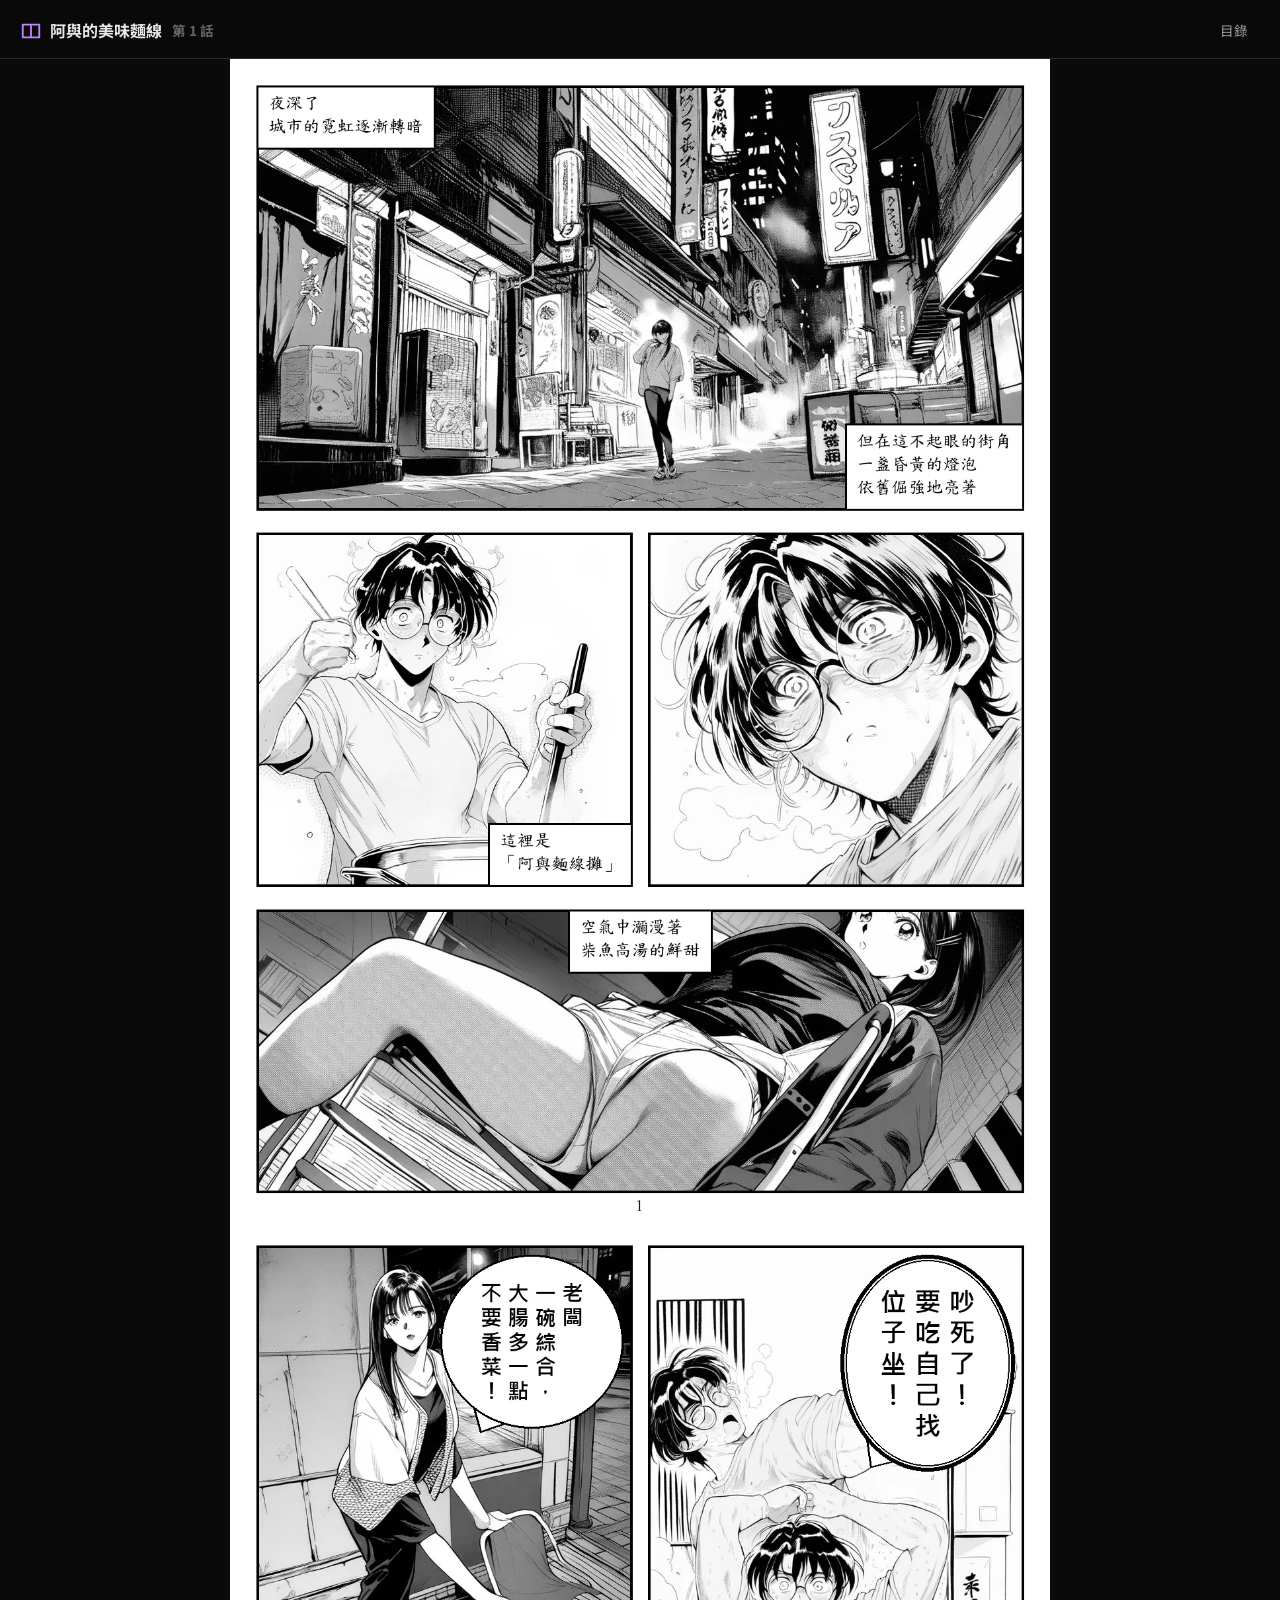
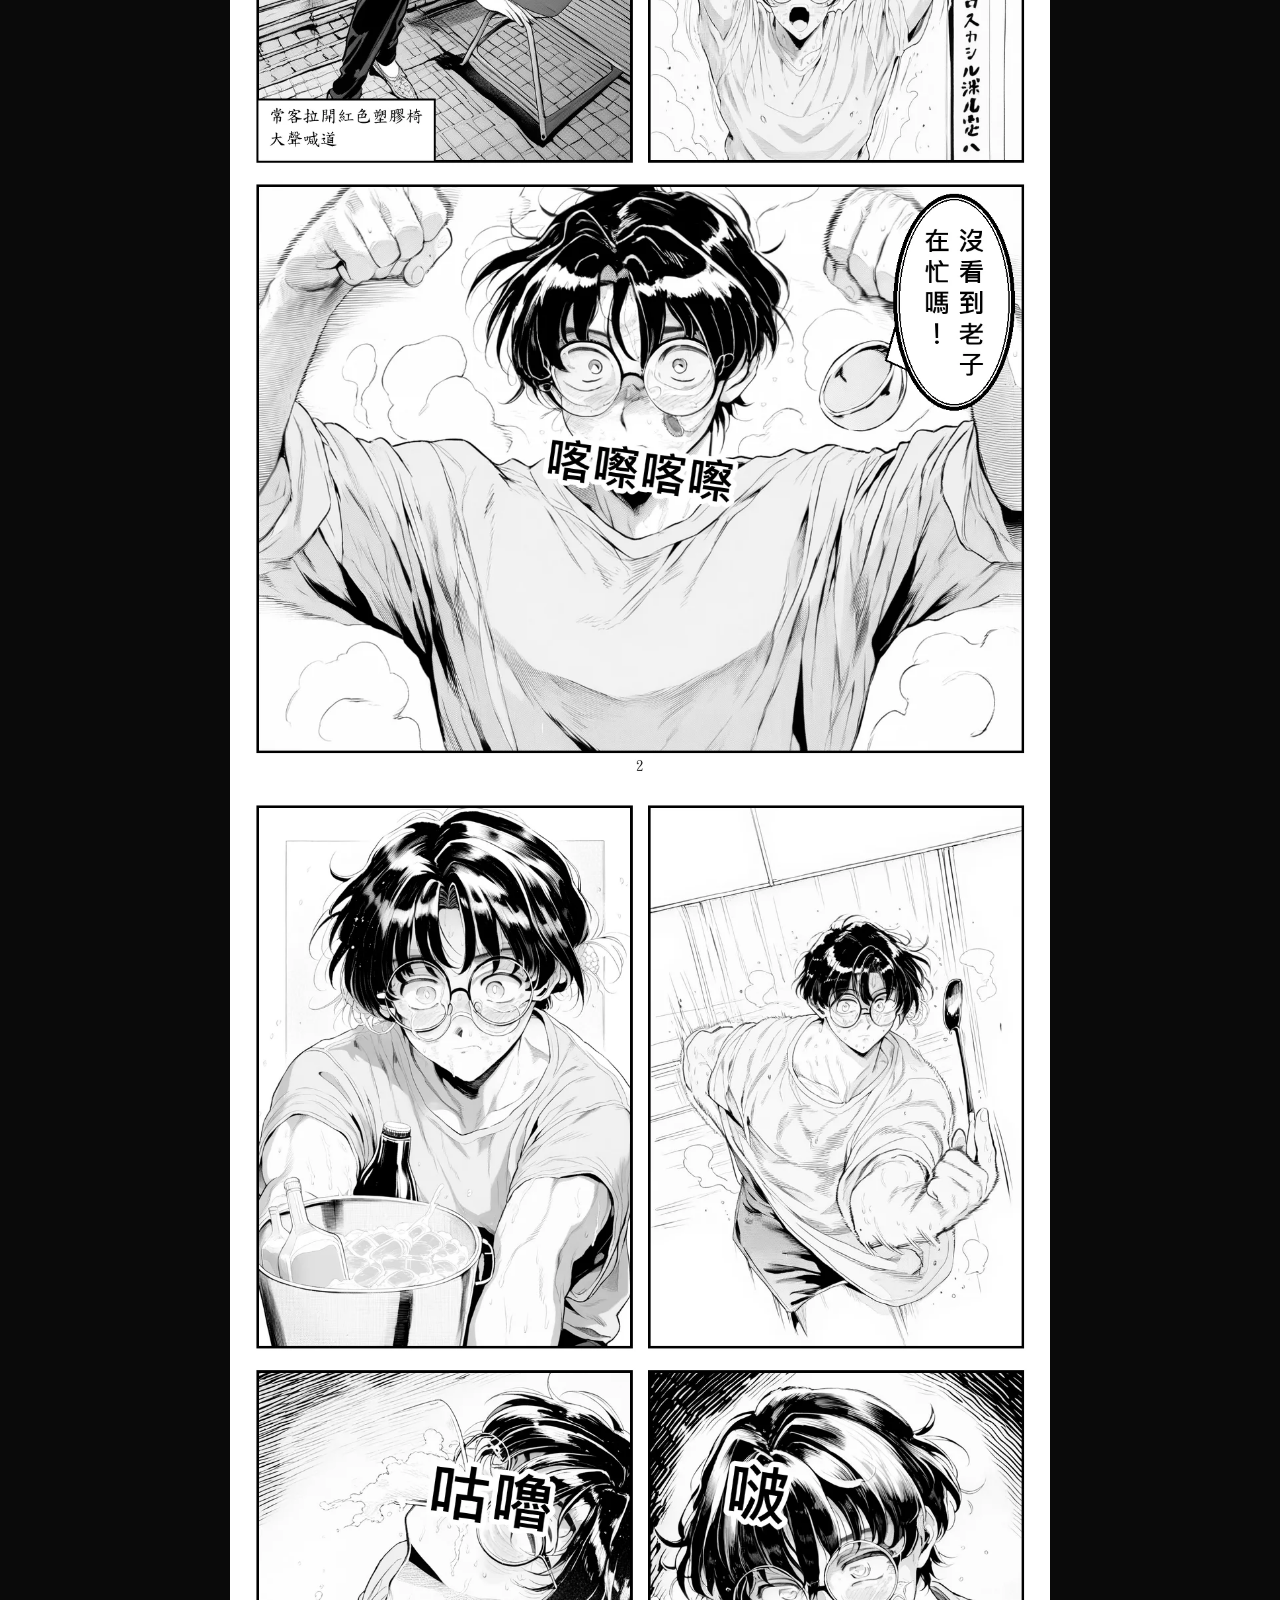
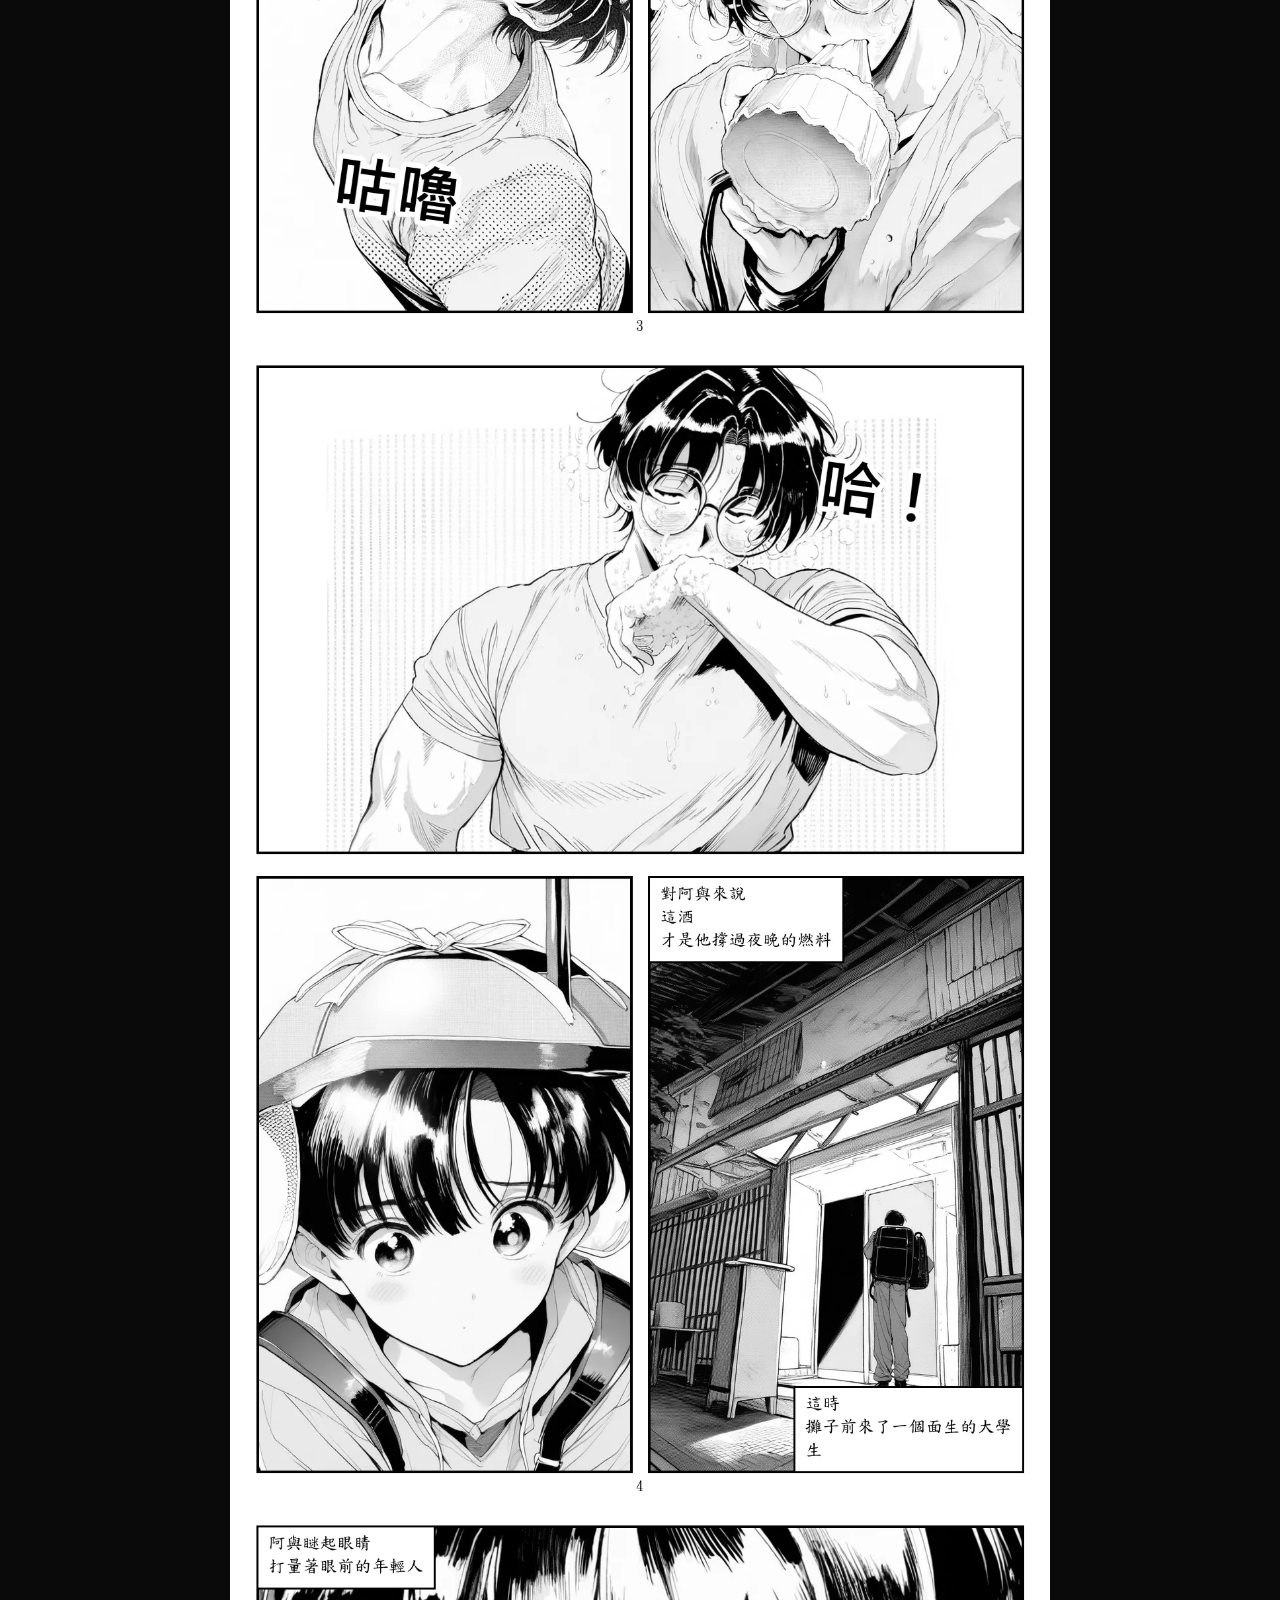
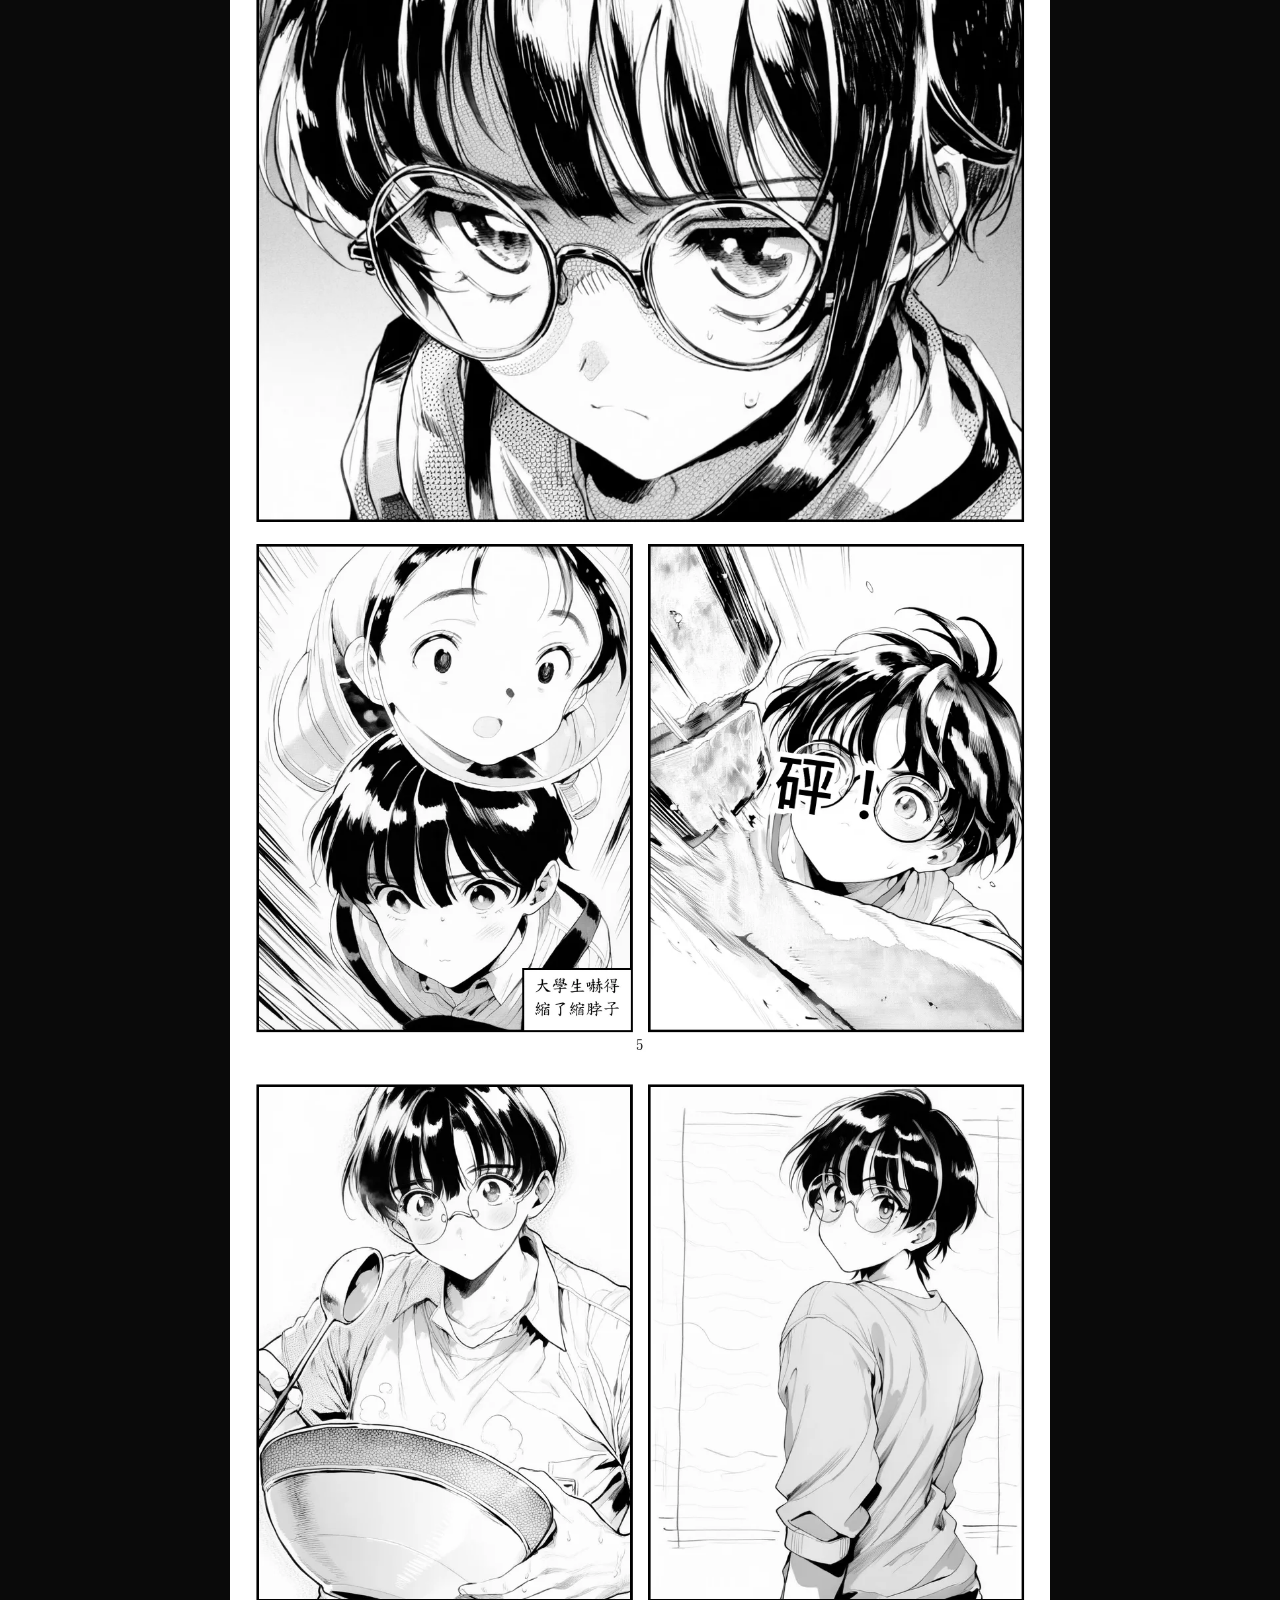
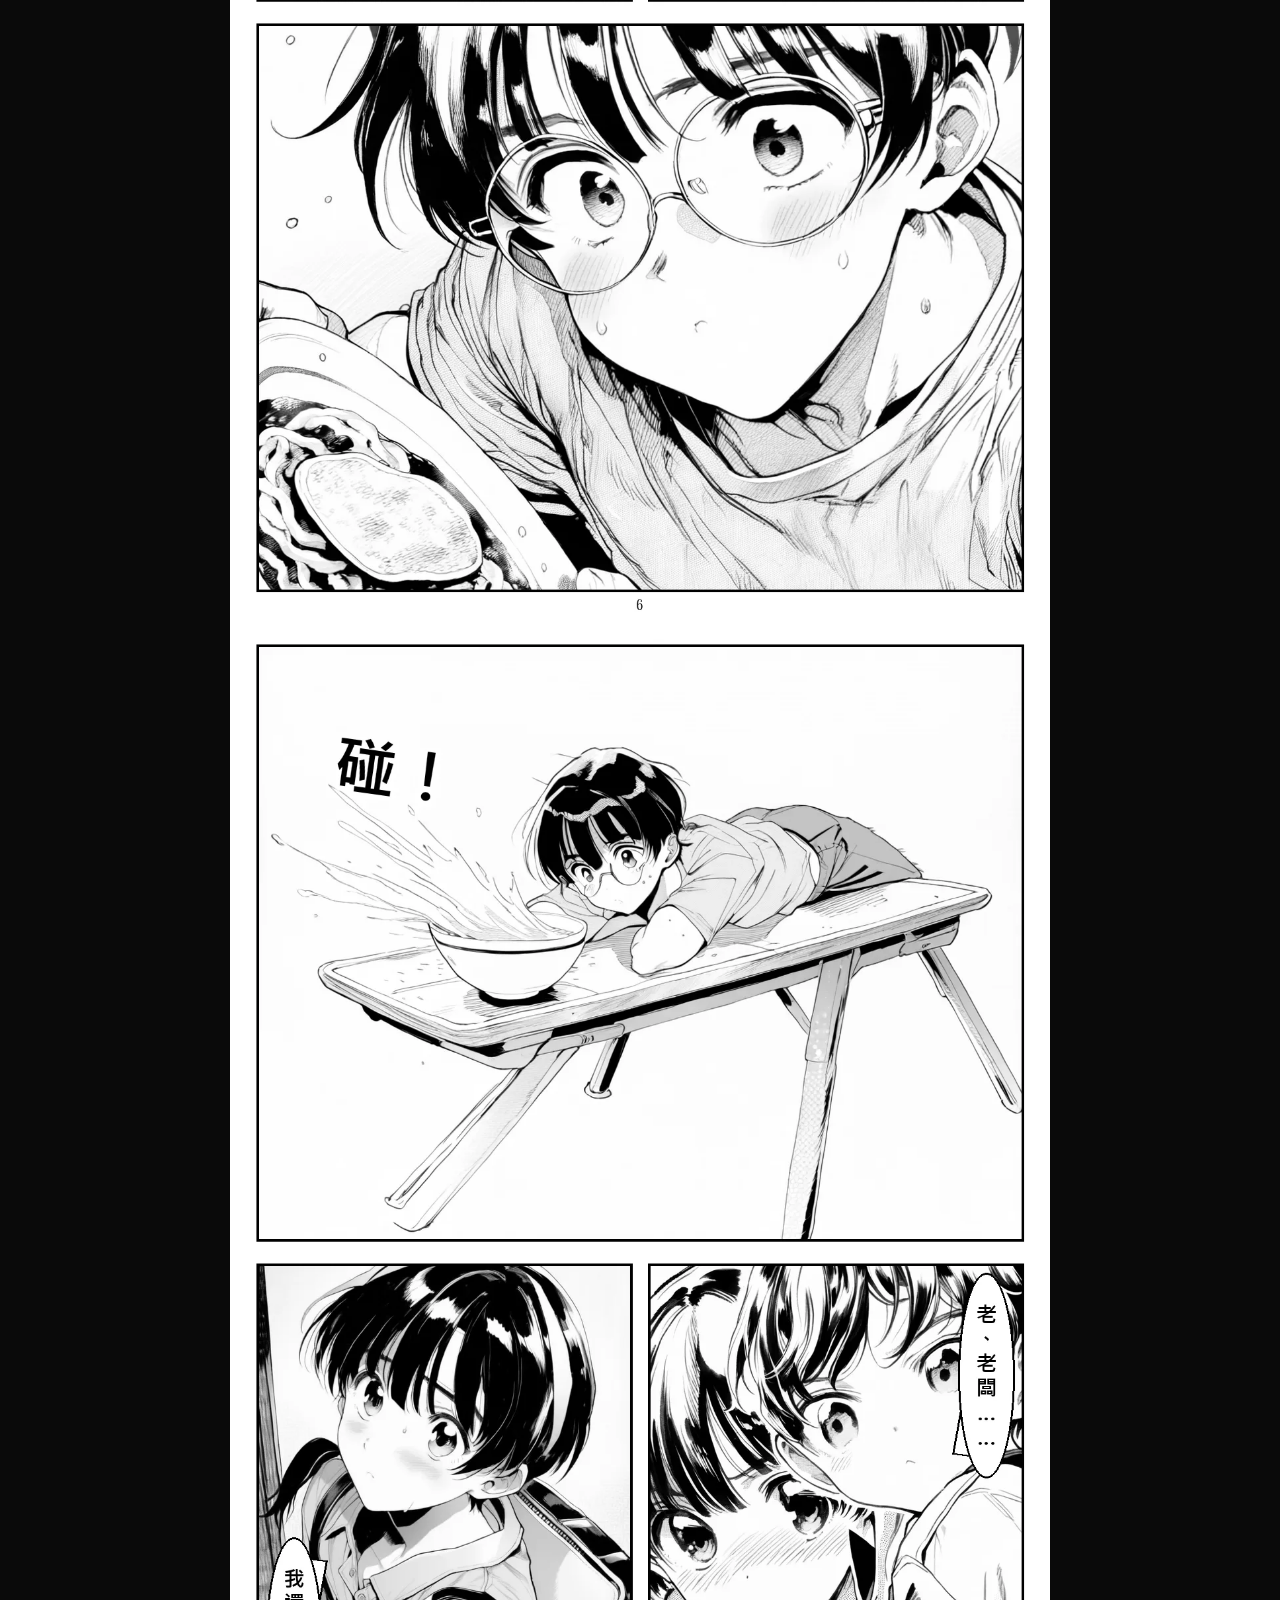
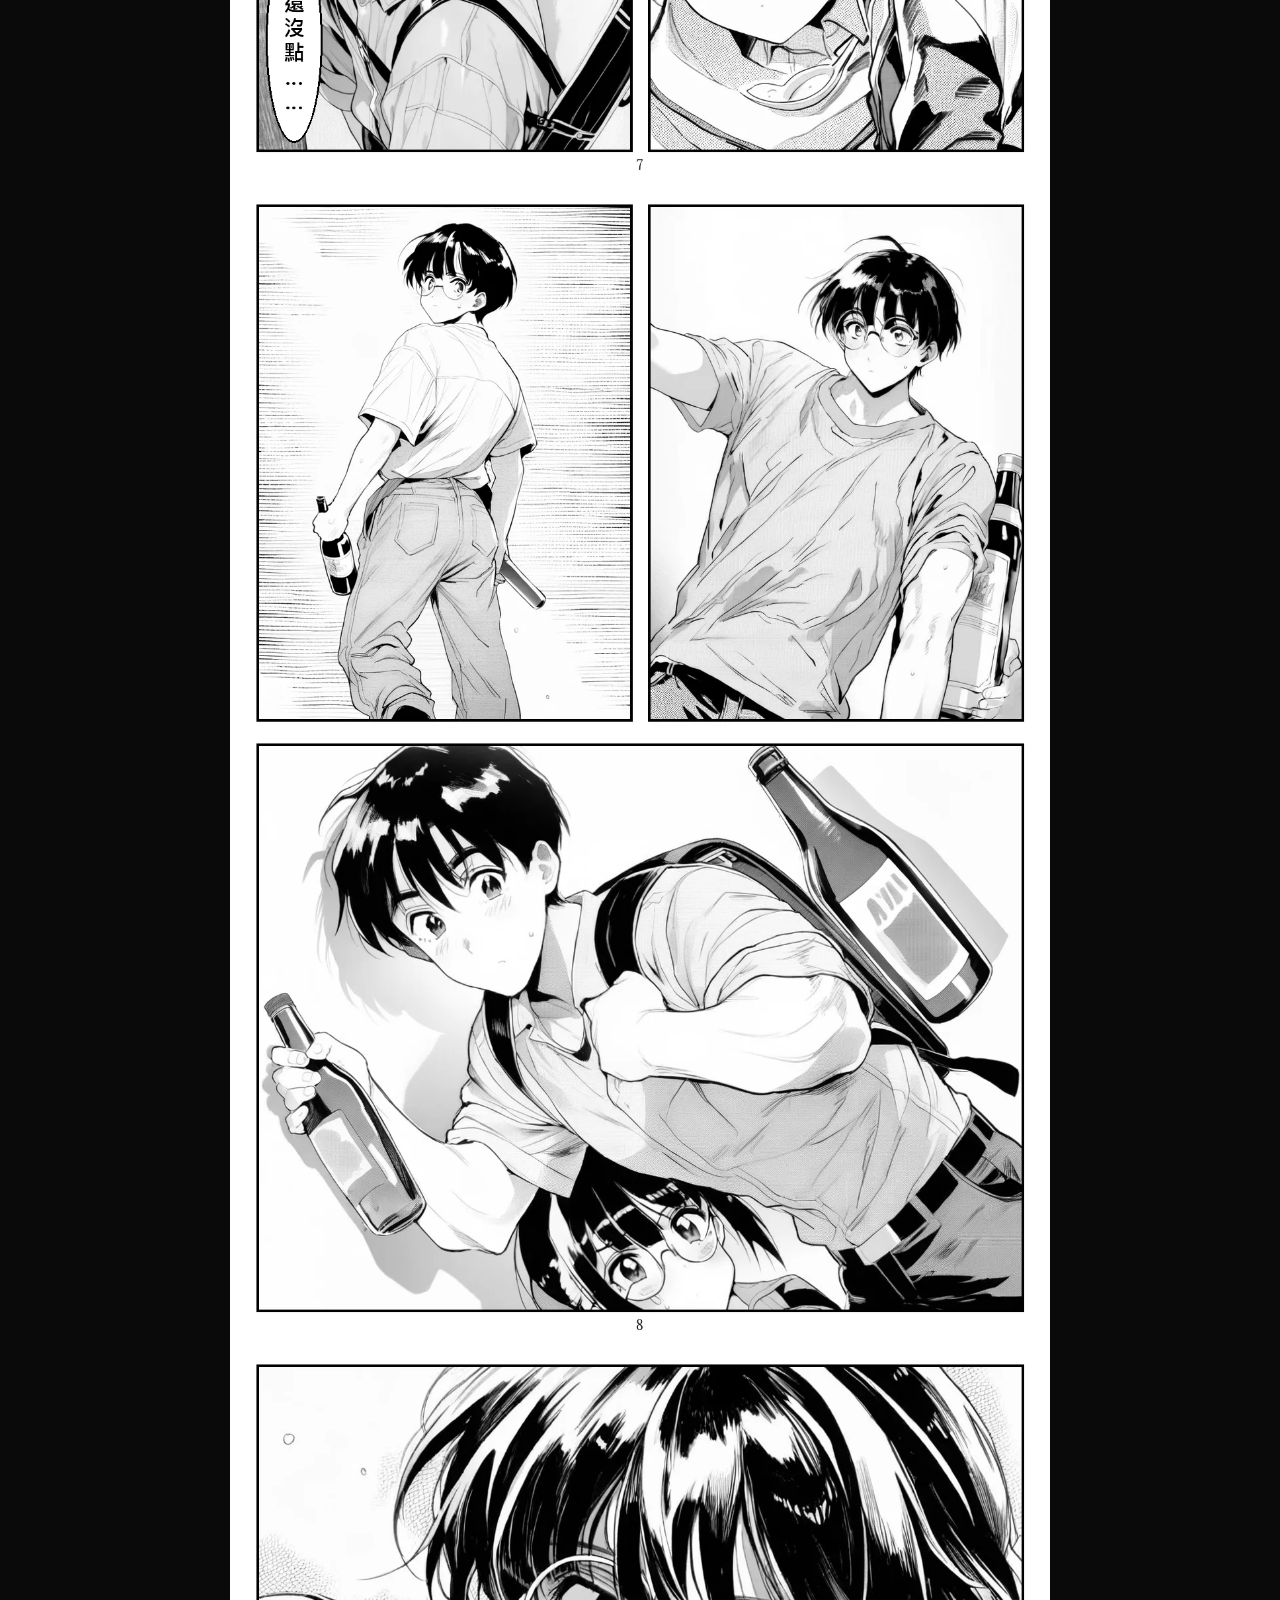
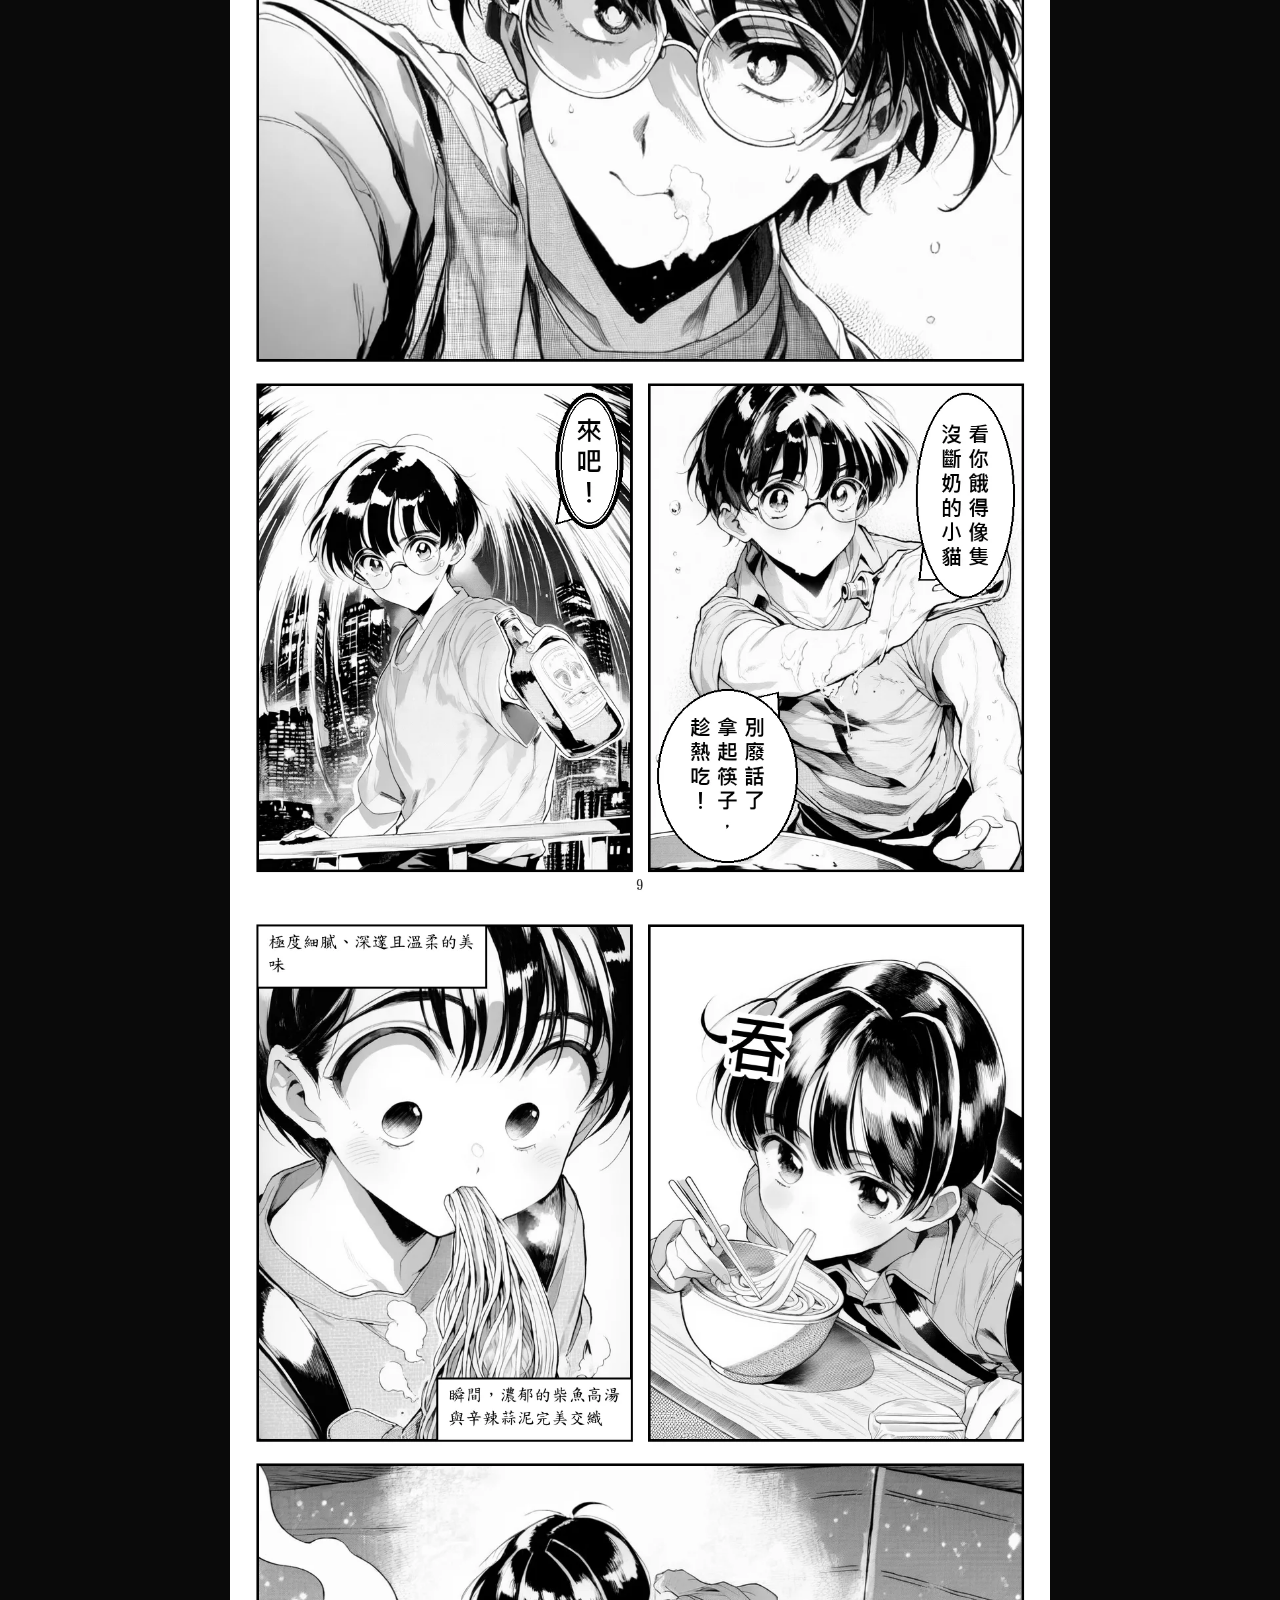
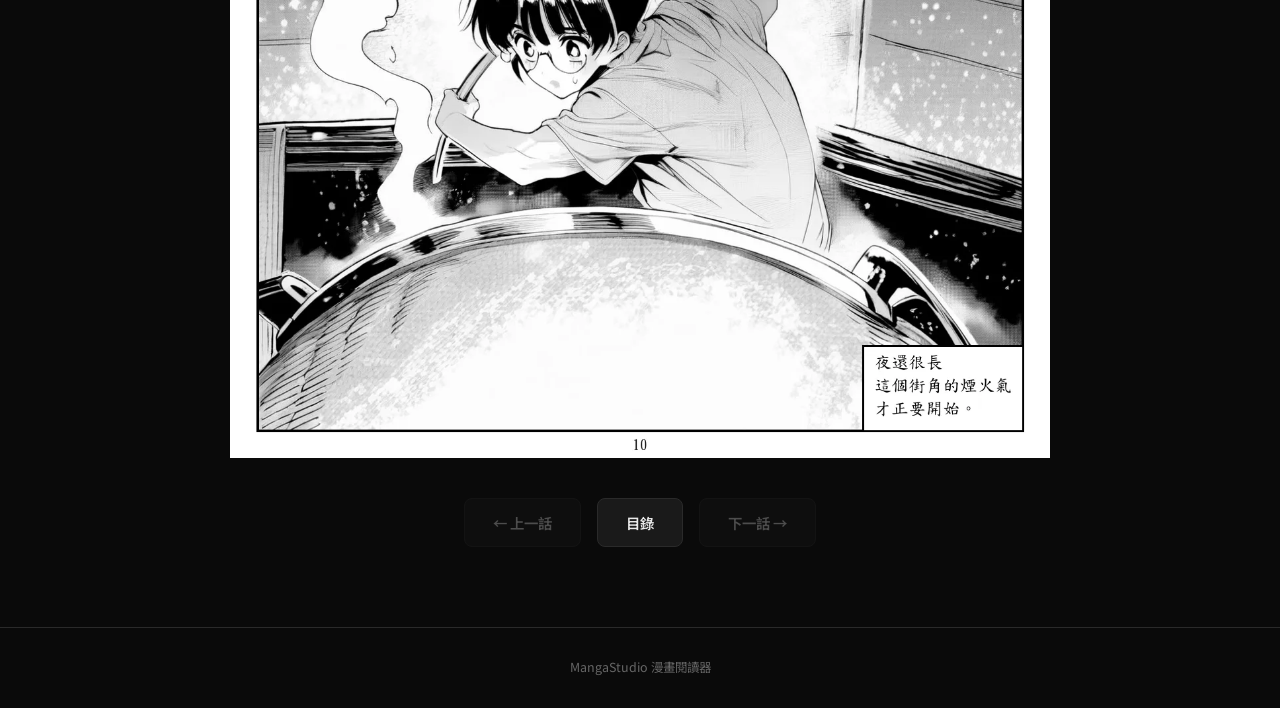
==== docs/read/AYU_ep01.html @ 0ba1bd53 "Add files via upload" ====
<!DOCTYPE html>
<html lang="zh-Hant">
<head>
<meta charset="UTF-8">
<meta name="viewport" content="width=device-width, initial-scale=1.0">
<title>阿與的美味麵線 — 第 1 話</title>
<meta name="description" content="阿與的美味麵線 — 第 1 話 — MangaStudio 漫畫閱讀">
<link rel="stylesheet" href="../style.css">
</head>
<body>
<div class="progress-bar"></div>

<nav class="nav">
  <div class="nav__brand">
    <a href="../index.html" style="display:flex;align-items:center;gap:8px;color:inherit">
      <svg xmlns="http://www.w3.org/2000/svg" viewBox="0 0 24 24" fill="currentColor" width="22" height="22"><path d="M21 4H3a1 1 0 0 0-1 1v14a1 1 0 0 0 1 1h18a1 1 0 0 0 1-1V5a1 1 0 0 0-1-1zM4 18V6h7v12H4zm9 0V6h7v12h-7z"/></svg><span>阿與的美味麵線</span>
    </a>
    <span style="color:var(--text-muted);font-size:0.85rem">第 1 話</span>
  </div>
  <div class="nav__links">
    <a href="../index.html" class="nav__link">目錄</a>
  </div>
</nav>
<main class="reader"><div class="reader__pages">
  <div class="reader__page" data-src="../images/AYU_ep01/page_01.webp" data-alt="第 1 話 第 1 頁"><div class="skeleton"></div></div>
  <div class="reader__page" data-src="../images/AYU_ep01/page_02.webp" data-alt="第 1 話 第 2 頁"><div class="skeleton"></div></div>
  <div class="reader__page" data-src="../images/AYU_ep01/page_03.webp" data-alt="第 1 話 第 3 頁"><div class="skeleton"></div></div>
  <div class="reader__page" data-src="../images/AYU_ep01/page_04.webp" data-alt="第 1 話 第 4 頁"><div class="skeleton"></div></div>
  <div class="reader__page" data-src="../images/AYU_ep01/page_05.webp" data-alt="第 1 話 第 5 頁"><div class="skeleton"></div></div>
  <div class="reader__page" data-src="../images/AYU_ep01/page_06.webp" data-alt="第 1 話 第 6 頁"><div class="skeleton"></div></div>
  <div class="reader__page" data-src="../images/AYU_ep01/page_07.webp" data-alt="第 1 話 第 7 頁"><div class="skeleton"></div></div>
  <div class="reader__page" data-src="../images/AYU_ep01/page_08.webp" data-alt="第 1 話 第 8 頁"><div class="skeleton"></div></div>
  <div class="reader__page" data-src="../images/AYU_ep01/page_09.webp" data-alt="第 1 話 第 9 頁"><div class="skeleton"></div></div>
  <div class="reader__page" data-src="../images/AYU_ep01/page_10.webp" data-alt="第 1 話 第 10 頁"><div class="skeleton"></div></div>
</div></main>
<nav class="reader-nav">
  <span class="reader-nav__btn disabled">← 上一話</span>
  <a href="../index.html" class="reader-nav__btn">目錄</a>
  <span class="reader-nav__btn disabled">下一話 →</span>
</nav>

<footer class="footer">MangaStudio 漫畫閱讀器</footer>
<button class="fab-top" title="回到頂部" aria-label="回到頂部"><svg xmlns="http://www.w3.org/2000/svg" viewBox="0 0 24 24" fill="none" stroke="currentColor" stroke-width="2.5" stroke-linecap="round" stroke-linejoin="round" width="20" height="20"><polyline points="18 15 12 9 6 15"></polyline></svg></button>
<script src="../reader.js"></script>
</body>
</html>
---- docs/style.css ----
/* ══════════════════════════════════════════════
   MangaStudio Reader — Style Sheet
   暗色主題・垂直捲動・手機友善
   ══════════════════════════════════════════════ */

@import url('https://fonts.googleapis.com/css2?family=Noto+Sans+TC:wght@400;500;700;900&display=swap');

/* ── Reset & Base ── */
*, *::before, *::after {
  margin: 0;
  padding: 0;
  box-sizing: border-box;
}

:root {
  --bg-primary:    #0a0a0a;
  --bg-secondary:  #141414;
  --bg-card:       #1a1a1a;
  --bg-card-hover: #222222;
  --bg-glass:      rgba(10, 10, 10, 0.82);
  --text-primary:  #e8e8e8;
  --text-secondary:#9a9a9a;
  --text-muted:    #666666;
  --accent:        #c084fc;        /* 柔紫 */
  --accent-dim:    #7c3aed;
  --accent-glow:   rgba(192, 132, 252, 0.25);
  --border:        #2a2a2a;
  --border-light:  #333333;
  --success:       #34d399;
  --radius-sm:     8px;
  --radius-md:     14px;
  --radius-lg:     20px;
  --shadow-card:   0 4px 24px rgba(0,0,0,0.5);
  --shadow-float:  0 8px 40px rgba(0,0,0,0.7);
  --transition:    0.3s cubic-bezier(0.4, 0, 0.2, 1);
  --nav-height:    56px;
  --page-max:      820px;
}

html {
  scroll-behavior: smooth;
  -webkit-tap-highlight-color: transparent;
}

body {
  font-family: 'Noto Sans TC', -apple-system, BlinkMacSystemFont, sans-serif;
  background: var(--bg-primary);
  color: var(--text-primary);
  line-height: 1.6;
  min-height: 100vh;
  overflow-x: hidden;
}

a {
  color: var(--accent);
  text-decoration: none;
  transition: color var(--transition);
}
a:hover { color: #d8b4fe; }

img { display: block; max-width: 100%; height: auto; }

/* ── Progress Bar (top of viewport) ── */
.progress-bar {
  position: fixed;
  top: 0;
  left: 0;
  height: 3px;
  width: 0%;
  background: linear-gradient(90deg, var(--accent-dim), var(--accent), #e879f9);
  z-index: 1000;
  transition: width 0.1s linear;
  box-shadow: 0 0 12px var(--accent-glow);
}

/* ── Top Navigation ── */
.nav {
  position: fixed;
  top: 3px;
  left: 0;
  right: 0;
  height: var(--nav-height);
  display: flex;
  align-items: center;
  justify-content: space-between;
  padding: 0 20px;
  background: var(--bg-glass);
  backdrop-filter: blur(16px) saturate(1.4);
  -webkit-backdrop-filter: blur(16px) saturate(1.4);
  border-bottom: 1px solid var(--border);
  z-index: 900;
  transition: transform 0.35s ease, opacity 0.35s ease;
}
.nav.hidden {
  transform: translateY(-100%);
  opacity: 0;
}
.nav__brand {
  display: flex;
  align-items: center;
  gap: 10px;
  font-weight: 700;
  font-size: 1rem;
  color: var(--text-primary);
}
.nav__brand svg {
  width: 22px;
  height: 22px;
  fill: var(--accent);
}
.nav__links {
  display: flex;
  align-items: center;
  gap: 16px;
}
.nav__link {
  font-size: 0.85rem;
  color: var(--text-secondary);
  padding: 6px 12px;
  border-radius: var(--radius-sm);
  transition: all var(--transition);
}
.nav__link:hover {
  color: var(--text-primary);
  background: rgba(255,255,255,0.06);
}

/* ── Index Page: Hero ── */
.hero {
  padding: calc(var(--nav-height) + 60px) 20px 40px;
  text-align: center;
  background: radial-gradient(ellipse at 50% 0%, rgba(124, 58, 237, 0.12) 0%, transparent 70%);
}
.hero__title {
  font-size: clamp(2rem, 6vw, 3.2rem);
  font-weight: 900;
  letter-spacing: -0.02em;
  background: linear-gradient(135deg, var(--text-primary) 30%, var(--accent));
  -webkit-background-clip: text;
  -webkit-text-fill-color: transparent;
  background-clip: text;
  margin-bottom: 12px;
}
.hero__sub {
  font-size: 1rem;
  color: var(--text-secondary);
  max-width: 480px;
  margin: 0 auto;
}

/* ── Series Grid ── */
.series-grid {
  display: grid;
  grid-template-columns: repeat(auto-fill, minmax(320px, 1fr));
  gap: 24px;
  max-width: 1100px;
  margin: 0 auto;
  padding: 20px 20px 80px;
}

/* ── Series Card ── */
.card {
  background: var(--bg-card);
  border: 1px solid var(--border);
  border-radius: var(--radius-md);
  overflow: hidden;
  transition: all var(--transition);
  cursor: pointer;
  position: relative;
}
.card:hover {
  background: var(--bg-card-hover);
  border-color: var(--border-light);
  transform: translateY(-4px);
  box-shadow: var(--shadow-card);
}
.card__cover {
  width: 100%;
  aspect-ratio: 3 / 4;
  object-fit: cover;
  object-position: top center;
  border-bottom: 1px solid var(--border);
}
.card__body {
  padding: 18px 20px;
}
.card__title {
  font-size: 1.25rem;
  font-weight: 700;
  margin-bottom: 4px;
}
.card__meta {
  display: flex;
  align-items: center;
  gap: 12px;
  font-size: 0.82rem;
  color: var(--text-secondary);
  margin-bottom: 12px;
}
.badge {
  display: inline-flex;
  align-items: center;
  gap: 4px;
  padding: 3px 10px;
  border-radius: 100px;
  font-size: 0.75rem;
  font-weight: 500;
}
.badge--completed {
  background: rgba(52, 211, 153, 0.12);
  color: var(--success);
  border: 1px solid rgba(52, 211, 153, 0.25);
}
.badge--ongoing {
  background: rgba(192, 132, 252, 0.12);
  color: var(--accent);
  border: 1px solid rgba(192, 132, 252, 0.25);
}
.badge--style {
  background: rgba(255,255,255,0.06);
  color: var(--text-muted);
  border: 1px solid var(--border);
}

/* ── Episode List (inside card) ── */
.episodes {
  max-height: 0;
  overflow: hidden;
  transition: max-height 0.45s ease;
}
.card.expanded .episodes {
  max-height: 800px;
}
.ep-list {
  list-style: none;
  padding: 0 20px 18px;
}
.ep-item {
  display: flex;
  align-items: center;
  gap: 12px;
  padding: 12px 14px;
  margin-bottom: 6px;
  border-radius: var(--radius-sm);
  background: rgba(255,255,255,0.03);
  border: 1px solid transparent;
  transition: all var(--transition);
  text-decoration: none;
  color: var(--text-primary);
}
.ep-item:hover {
  background: rgba(255,255,255,0.07);
  border-color: var(--border-light);
}
.ep-item__num {
  font-weight: 700;
  font-size: 0.85rem;
  color: var(--accent);
  min-width: 48px;
}
.ep-item__synopsis {
  font-size: 0.82rem;
  color: var(--text-secondary);
  line-height: 1.4;
  display: -webkit-box;
  -webkit-line-clamp: 2;
  -webkit-box-orient: vertical;
  overflow: hidden;
}

/* ── Reader Page ── */
.reader {
  padding-top: calc(var(--nav-height) + 3px);
  max-width: var(--page-max);
  margin: 0 auto;
}
.reader__pages {
  display: flex;
  flex-direction: column;
  align-items: center;
  gap: 0;
}
.reader__page {
  width: 100%;
  opacity: 0;
  transform: translateY(12px);
  transition: opacity 0.5s ease, transform 0.5s ease;
}
.reader__page.loaded {
  opacity: 1;
  transform: translateY(0);
}
.reader__page img {
  width: 100%;
  height: auto;
  display: block;
}

/* Skeleton placeholder while loading */
.reader__page .skeleton {
  width: 100%;
  aspect-ratio: 1240 / 1754;
  background: linear-gradient(110deg, var(--bg-secondary) 30%, #1f1f1f 50%, var(--bg-secondary) 70%);
  background-size: 200% 100%;
  animation: shimmer 1.5s infinite;
  border-radius: 2px;
}
@keyframes shimmer {
  0%   { background-position: 200% 0; }
  100% { background-position: -200% 0; }
}

/* ── Reader Bottom Nav ── */
.reader-nav {
  display: flex;
  justify-content: center;
  align-items: center;
  gap: 16px;
  padding: 40px 20px 80px;
  max-width: var(--page-max);
  margin: 0 auto;
}
.reader-nav__btn {
  display: inline-flex;
  align-items: center;
  gap: 8px;
  padding: 12px 28px;
  border-radius: var(--radius-sm);
  font-size: 0.9rem;
  font-weight: 600;
  color: var(--text-primary);
  background: var(--bg-card);
  border: 1px solid var(--border);
  cursor: pointer;
  transition: all var(--transition);
  text-decoration: none;
}
.reader-nav__btn:hover {
  background: var(--bg-card-hover);
  border-color: var(--accent-dim);
  box-shadow: 0 0 20px var(--accent-glow);
  transform: translateY(-2px);
}
.reader-nav__btn--primary {
  background: var(--accent-dim);
  border-color: var(--accent-dim);
  color: #fff;
}
.reader-nav__btn--primary:hover {
  background: var(--accent);
}
.reader-nav__btn:disabled,
.reader-nav__btn.disabled {
  opacity: 0.3;
  pointer-events: none;
}

/* ── FAB: Back to Top ── */
.fab-top {
  position: fixed;
  bottom: 28px;
  right: 28px;
  width: 48px;
  height: 48px;
  border-radius: 50%;
  background: var(--bg-glass);
  backdrop-filter: blur(12px);
  border: 1px solid var(--border);
  display: flex;
  align-items: center;
  justify-content: center;
  cursor: pointer;
  opacity: 0;
  transform: scale(0.8);
  pointer-events: none;
  transition: all var(--transition);
  z-index: 800;
  color: var(--text-secondary);
  font-size: 1.2rem;
}
.fab-top.visible {
  opacity: 1;
  transform: scale(1);
  pointer-events: auto;
}
.fab-top:hover {
  background: var(--accent-dim);
  border-color: var(--accent);
  color: #fff;
  box-shadow: 0 0 24px var(--accent-glow);
}

/* ── Footer ── */
.footer {
  text-align: center;
  padding: 30px 20px;
  color: var(--text-muted);
  font-size: 0.78rem;
  border-top: 1px solid var(--border);
}

/* ── Responsive ── */
@media (max-width: 600px) {
  .series-grid {
    grid-template-columns: 1fr;
    padding: 12px 12px 60px;
    gap: 16px;
  }
  .hero {
    padding: calc(var(--nav-height) + 32px) 16px 24px;
  }
  .hero__title { font-size: 1.8rem; }
  .nav { padding: 0 14px; }
  .reader-nav { flex-direction: column; gap: 10px; }
  .reader-nav__btn { width: 100%; justify-content: center; }
  .fab-top { bottom: 18px; right: 18px; width: 42px; height: 42px; }
}

/* ── Animations ── */
@keyframes fadeInUp {
  from { opacity: 0; transform: translateY(20px); }
  to   { opacity: 1; transform: translateY(0); }
}
.animate-in {
  animation: fadeInUp 0.5s ease forwards;
}
.card { animation: fadeInUp 0.5s ease forwards; }
.card:nth-child(2) { animation-delay: 0.08s; }
.card:nth-child(3) { animation-delay: 0.16s; }
.card:nth-child(4) { animation-delay: 0.24s; }
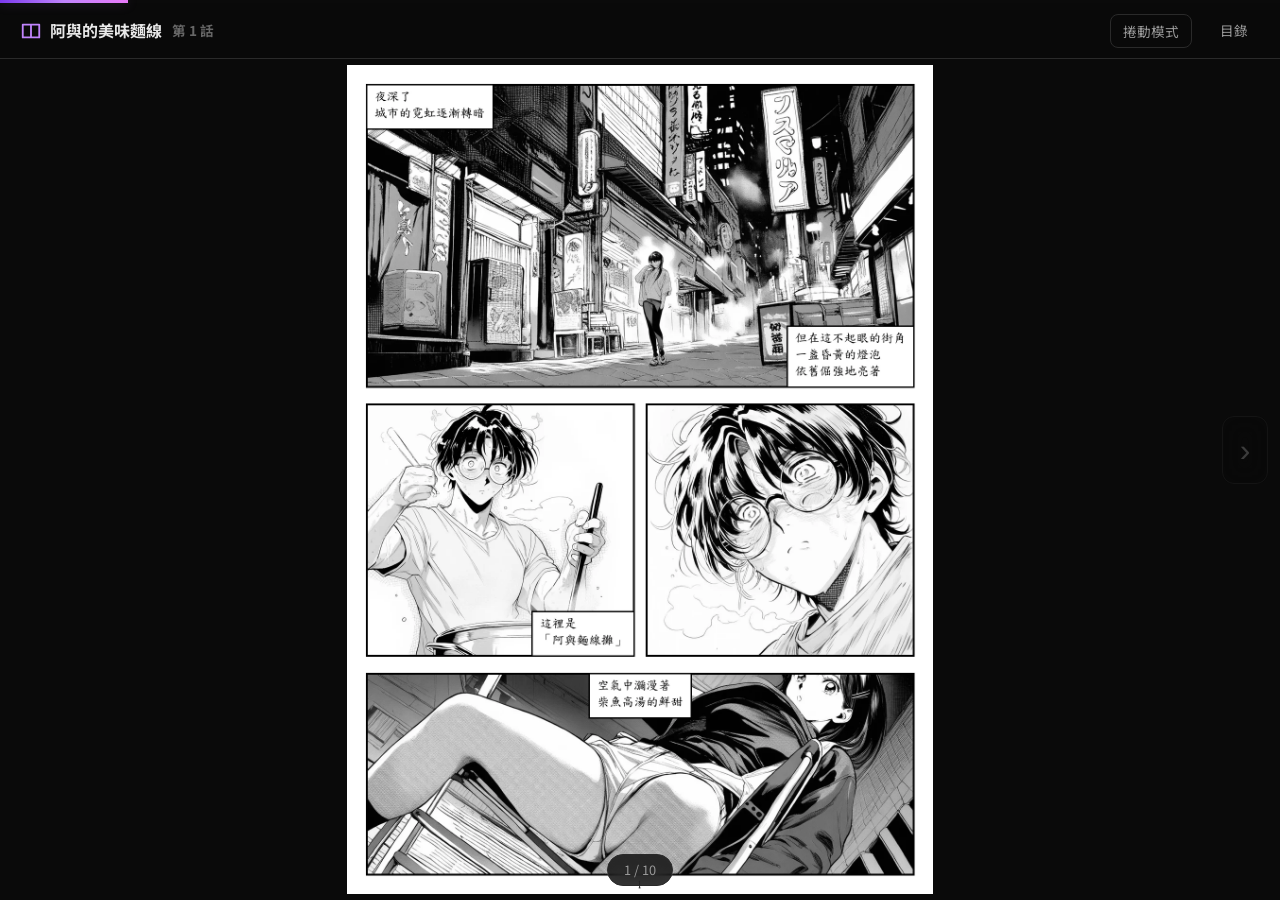
==== commit 90c74919: "MangaStudio: initial site + pipeline" ====
--- a/docs/read/AYU_ep01.html
+++ b/docs/read/AYU_ep01.html
@@ -1,46 +1,46 @@
-<!DOCTYPE html>
-<html lang="zh-Hant">
-<head>
-<meta charset="UTF-8">
-<meta name="viewport" content="width=device-width, initial-scale=1.0">
-<title>阿與的美味麵線 — 第 1 話</title>
-<meta name="description" content="阿與的美味麵線 — 第 1 話 — MangaStudio 漫畫閱讀">
-<link rel="stylesheet" href="../style.css">
-</head>
-<body>
-<div class="progress-bar"></div>
-
-<nav class="nav">
-  <div class="nav__brand">
-    <a href="../index.html" style="display:flex;align-items:center;gap:8px;color:inherit">
-      <svg xmlns="http://www.w3.org/2000/svg" viewBox="0 0 24 24" fill="currentColor" width="22" height="22"><path d="M21 4H3a1 1 0 0 0-1 1v14a1 1 0 0 0 1 1h18a1 1 0 0 0 1-1V5a1 1 0 0 0-1-1zM4 18V6h7v12H4zm9 0V6h7v12h-7z"/></svg><span>阿與的美味麵線</span>
-    </a>
-    <span style="color:var(--text-muted);font-size:0.85rem">第 1 話</span>
-  </div>
-  <div class="nav__links">
-    <a href="../index.html" class="nav__link">目錄</a>
-  </div>
-</nav>
-<main class="reader"><div class="reader__pages">
-  <div class="reader__page" data-src="../images/AYU_ep01/page_01.webp" data-alt="第 1 話 第 1 頁"><div class="skeleton"></div></div>
-  <div class="reader__page" data-src="../images/AYU_ep01/page_02.webp" data-alt="第 1 話 第 2 頁"><div class="skeleton"></div></div>
-  <div class="reader__page" data-src="../images/AYU_ep01/page_03.webp" data-alt="第 1 話 第 3 頁"><div class="skeleton"></div></div>
-  <div class="reader__page" data-src="../images/AYU_ep01/page_04.webp" data-alt="第 1 話 第 4 頁"><div class="skeleton"></div></div>
-  <div class="reader__page" data-src="../images/AYU_ep01/page_05.webp" data-alt="第 1 話 第 5 頁"><div class="skeleton"></div></div>
-  <div class="reader__page" data-src="../images/AYU_ep01/page_06.webp" data-alt="第 1 話 第 6 頁"><div class="skeleton"></div></div>
-  <div class="reader__page" data-src="../images/AYU_ep01/page_07.webp" data-alt="第 1 話 第 7 頁"><div class="skeleton"></div></div>
-  <div class="reader__page" data-src="../images/AYU_ep01/page_08.webp" data-alt="第 1 話 第 8 頁"><div class="skeleton"></div></div>
-  <div class="reader__page" data-src="../images/AYU_ep01/page_09.webp" data-alt="第 1 話 第 9 頁"><div class="skeleton"></div></div>
-  <div class="reader__page" data-src="../images/AYU_ep01/page_10.webp" data-alt="第 1 話 第 10 頁"><div class="skeleton"></div></div>
-</div></main>
-<nav class="reader-nav">
-  <span class="reader-nav__btn disabled">← 上一話</span>
-  <a href="../index.html" class="reader-nav__btn">目錄</a>
-  <span class="reader-nav__btn disabled">下一話 →</span>
-</nav>
-
-<footer class="footer">MangaStudio 漫畫閱讀器</footer>
-<button class="fab-top" title="回到頂部" aria-label="回到頂部"><svg xmlns="http://www.w3.org/2000/svg" viewBox="0 0 24 24" fill="none" stroke="currentColor" stroke-width="2.5" stroke-linecap="round" stroke-linejoin="round" width="20" height="20"><polyline points="18 15 12 9 6 15"></polyline></svg></button>
-<script src="../reader.js"></script>
-</body>
+<!DOCTYPE html>
+<html lang="zh-Hant">
+<head>
+<meta charset="UTF-8">
+<meta name="viewport" content="width=device-width, initial-scale=1.0">
+<title>阿與的美味麵線 — 第 1 話</title>
+<meta name="description" content="阿與的美味麵線 — 第 1 話 — MangaStudio 漫畫閱讀">
+<link rel="stylesheet" href="../style.css">
+</head>
+<body>
+<div class="progress-bar"></div>
+
+<nav class="nav">
+  <div class="nav__brand">
+    <a href="../index.html" style="display:flex;align-items:center;gap:8px;color:inherit">
+      <svg xmlns="http://www.w3.org/2000/svg" viewBox="0 0 24 24" fill="currentColor" width="22" height="22"><path d="M21 4H3a1 1 0 0 0-1 1v14a1 1 0 0 0 1 1h18a1 1 0 0 0 1-1V5a1 1 0 0 0-1-1zM4 18V6h7v12H4zm9 0V6h7v12h-7z"/></svg><span>阿與的美味麵線</span>
+    </a>
+    <span style="color:var(--text-muted);font-size:0.85rem">第 1 話</span>
+  </div>
+  <div class="nav__links">
+    <a href="../index.html" class="nav__link">目錄</a>
+  </div>
+</nav>
+<main class="reader"><div class="reader__pages">
+  <div class="reader__page" data-src="../images/AYU_ep01/page_01.webp" data-alt="第 1 話 第 1 頁"><div class="skeleton"></div></div>
+  <div class="reader__page" data-src="../images/AYU_ep01/page_02.webp" data-alt="第 1 話 第 2 頁"><div class="skeleton"></div></div>
+  <div class="reader__page" data-src="../images/AYU_ep01/page_03.webp" data-alt="第 1 話 第 3 頁"><div class="skeleton"></div></div>
+  <div class="reader__page" data-src="../images/AYU_ep01/page_04.webp" data-alt="第 1 話 第 4 頁"><div class="skeleton"></div></div>
+  <div class="reader__page" data-src="../images/AYU_ep01/page_05.webp" data-alt="第 1 話 第 5 頁"><div class="skeleton"></div></div>
+  <div class="reader__page" data-src="../images/AYU_ep01/page_06.webp" data-alt="第 1 話 第 6 頁"><div class="skeleton"></div></div>
+  <div class="reader__page" data-src="../images/AYU_ep01/page_07.webp" data-alt="第 1 話 第 7 頁"><div class="skeleton"></div></div>
+  <div class="reader__page" data-src="../images/AYU_ep01/page_08.webp" data-alt="第 1 話 第 8 頁"><div class="skeleton"></div></div>
+  <div class="reader__page" data-src="../images/AYU_ep01/page_09.webp" data-alt="第 1 話 第 9 頁"><div class="skeleton"></div></div>
+  <div class="reader__page" data-src="../images/AYU_ep01/page_10.webp" data-alt="第 1 話 第 10 頁"><div class="skeleton"></div></div>
+</div></main>
+<nav class="reader-nav">
+  <span class="reader-nav__btn disabled">← 上一話</span>
+  <a href="../index.html" class="reader-nav__btn">目錄</a>
+  <span class="reader-nav__btn disabled">下一話 →</span>
+</nav>
+
+<footer class="footer">MangaStudio 漫畫閱讀器</footer>
+<button class="fab-top" title="回到頂部" aria-label="回到頂部"><svg xmlns="http://www.w3.org/2000/svg" viewBox="0 0 24 24" fill="none" stroke="currentColor" stroke-width="2.5" stroke-linecap="round" stroke-linejoin="round" width="20" height="20"><polyline points="18 15 12 9 6 15"></polyline></svg></button>
+<script src="../reader.js"></script>
+</body>
 </html>
--- a/docs/style.css
+++ b/docs/style.css
@@ -174,6 +174,19 @@
   transform: translateY(-4px);
   box-shadow: var(--shadow-card);
 }
+/* 整張卡就是連結（單話直接進去） */
+a.card { display: block; color: inherit; text-decoration: none; }
+a.card:hover { color: inherit; }
+.card--disabled { opacity: 0.5; cursor: default; }
+.card--disabled:hover { transform: none; box-shadow: none; }
+/* 多話卡片的提示 */
+.card__hint {
+  margin-top: 4px;
+  font-size: 0.8rem;
+  color: var(--accent);
+  font-weight: 500;
+}
+.card.expanded .card__hint { opacity: 0.5; }
 .card__cover {
   width: 100%;
   aspect-ratio: 3 / 4;
@@ -181,6 +194,29 @@
   object-position: top center;
   border-bottom: 1px solid var(--border);
 }
+.card__cover--placeholder {
+  position: relative;
+  display: flex;
+  align-items: center;
+  justify-content: center;
+  text-align: center;
+  padding: 20px;
+  background: linear-gradient(135deg, var(--bg-secondary), var(--bg-card));
+  color: var(--text-muted);
+  font-size: 1.1rem;
+  font-weight: 700;
+}
+.card__cover--placeholder::after {
+  content: "敬請期待";
+  position: absolute;
+  bottom: 14px;
+  left: 0; right: 0;
+  font-size: 0.75rem;
+  font-weight: 400;
+  color: var(--text-muted);
+}
+.card__cover--placeholder span { opacity: 0.7; }
+
 .card__body {
   padding: 18px 20px;
 }
@@ -239,8 +275,9 @@
   display: flex;
   align-items: center;
   gap: 12px;
-  padding: 12px 14px;
-  margin-bottom: 6px;
+  padding: 16px 16px;
+  min-height: 56px;
+  margin-bottom: 8px;
   border-radius: var(--radius-sm);
   background: rgba(255,255,255,0.03);
   border: 1px solid transparent;
@@ -353,6 +390,110 @@
 .reader-nav__btn.disabled {
   opacity: 0.3;
   pointer-events: none;
+}
+
+/* ══ 翻頁模式（按一下跳一頁） ══ */
+body.paged { overflow: hidden; }
+/* 翻頁模式用箭頭/點擊跳章，底部章節列與頁尾不需要 */
+body.paged .reader-nav,
+body.paged .footer { display: none; }
+.reader.paged {
+  position: fixed;
+  inset: calc(var(--nav-height) + 3px) 0 0 0;
+  max-width: none;
+  margin: 0;
+  padding: 0;
+  overflow: hidden;
+  cursor: pointer;
+}
+.reader.paged .reader__pages {
+  height: 100%;
+  display: block;
+  gap: 0;
+}
+.reader.paged .reader__page {
+  position: absolute;
+  inset: 0;
+  display: none;
+  align-items: center;
+  justify-content: center;
+  width: 100%;
+  height: 100%;
+  padding: 6px;
+  opacity: 1;
+  transform: none;
+}
+.reader.paged .reader__page.active { display: flex; }
+.reader.paged .reader__page img {
+  width: auto;
+  height: auto;
+  max-width: 100%;
+  max-height: 100%;
+  object-fit: contain;
+}
+.reader.paged .reader__page .skeleton {
+  width: auto;
+  height: 100%;
+  max-width: 100%;
+  aspect-ratio: 1240 / 1754;
+}
+
+.page-counter {
+  position: fixed;
+  bottom: 14px;
+  left: 50%;
+  transform: translateX(-50%);
+  padding: 5px 16px;
+  border-radius: 100px;
+  font-size: 0.8rem;
+  font-variant-numeric: tabular-nums;
+  color: var(--text-secondary);
+  background: var(--bg-glass);
+  backdrop-filter: blur(10px);
+  -webkit-backdrop-filter: blur(10px);
+  border: 1px solid var(--border);
+  z-index: 850;
+  pointer-events: none;
+}
+
+.pager-arrow {
+  position: fixed;
+  top: 50%;
+  transform: translateY(-50%);
+  width: 46px;
+  height: 68px;
+  display: flex;
+  align-items: center;
+  justify-content: center;
+  font-size: 2rem;
+  line-height: 1;
+  color: var(--text-secondary);
+  background: var(--bg-glass);
+  backdrop-filter: blur(10px);
+  -webkit-backdrop-filter: blur(10px);
+  border: 1px solid var(--border);
+  border-radius: 12px;
+  cursor: pointer;
+  opacity: 0.35;
+  transition: opacity var(--transition), color var(--transition);
+  z-index: 840;
+}
+.pager-arrow:hover { opacity: 1; color: var(--text-primary); }
+.pager-arrow--left  { left: 12px; }
+.pager-arrow--right { right: 12px; }
+
+.mode-toggle {
+  cursor: pointer;
+  background: transparent;
+  border: 1px solid var(--border);
+  font-family: inherit;
+}
+.mode-toggle:hover { color: var(--text-primary); background: rgba(255,255,255,0.06); }
+
+@media (max-width: 600px) {
+  .pager-arrow { width: 38px; height: 56px; font-size: 1.6rem; opacity: 0.28; }
+  .pager-arrow--left { left: 6px; }
+  .pager-arrow--right { right: 6px; }
 }
 
 /* ── FAB: Back to Top ── */
